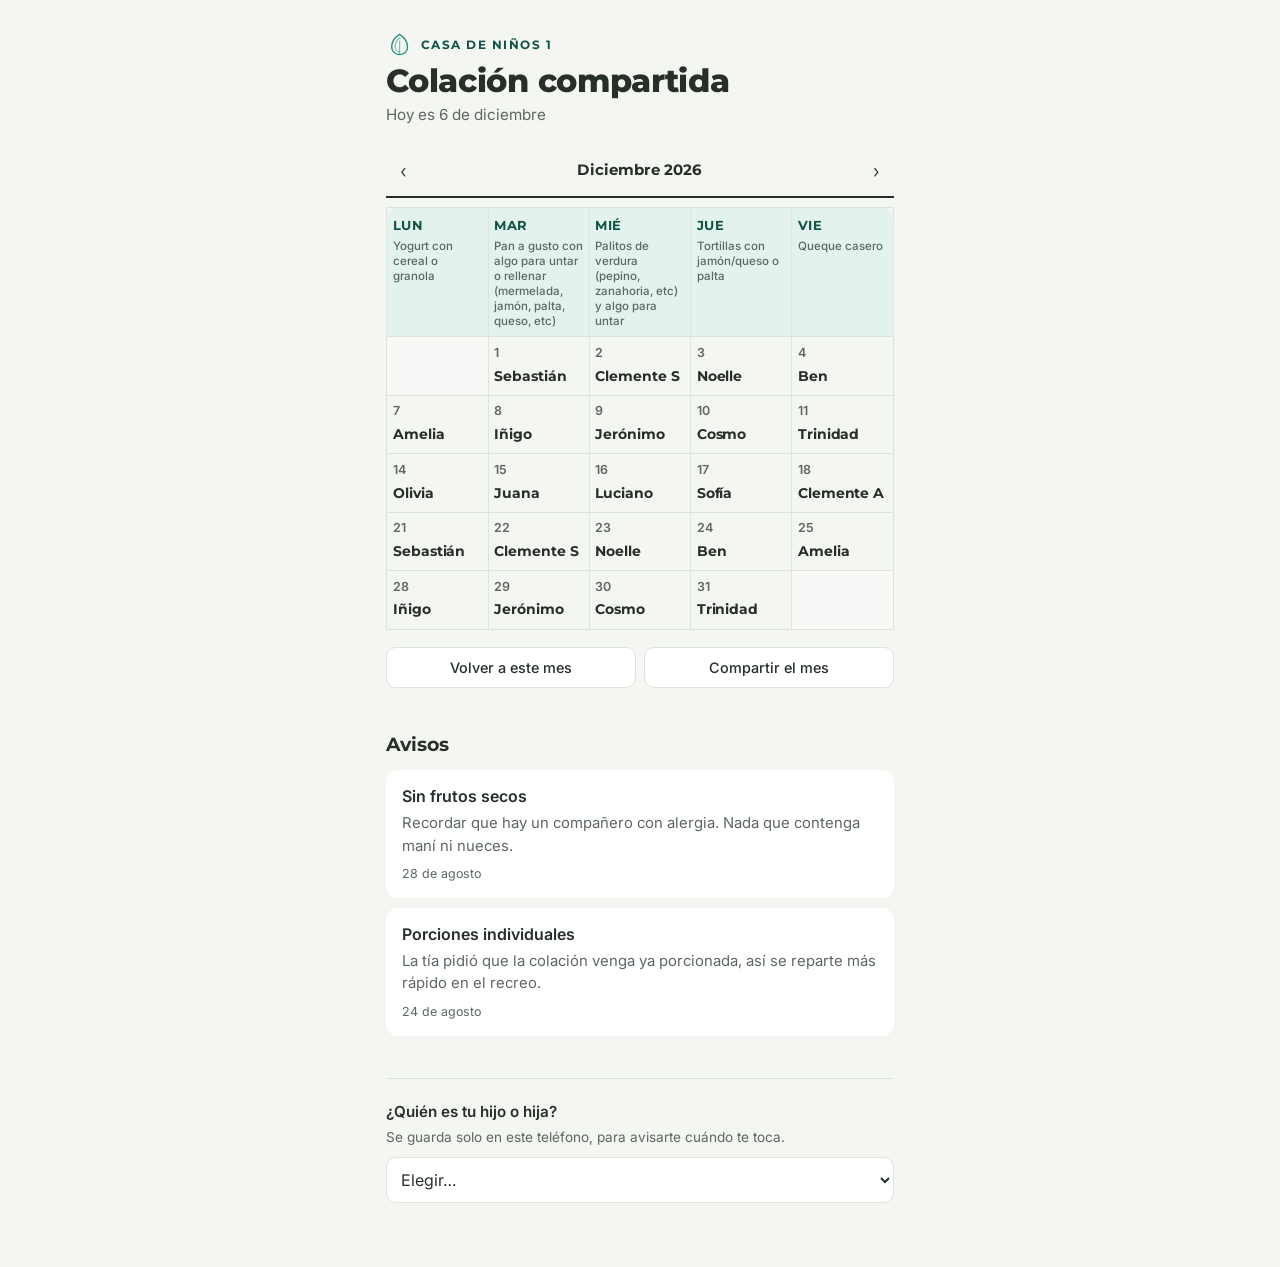
==== index.html @ d46f0a99 "Rediseñar como calendario mensual con estilo del colegio Reemplaza la navegación semana a semana por" ====
<!doctype html>
<html lang="es-CL">
<head>
<meta charset="utf-8">
<meta name="viewport" content="width=device-width, initial-scale=1, viewport-fit=cover">
<meta name="robots" content="noindex, nofollow">
<meta name="theme-color" content="#F3F6F1">
<title>Colación compartida</title>
<link rel="manifest" href="manifest.json">
<link rel="preconnect" href="https://fonts.googleapis.com">
<link rel="preconnect" href="https://fonts.gstatic.com" crossorigin>
<link href="https://fonts.googleapis.com/css2?family=Montserrat:wght@600;700;800&family=Inter:wght@400;500;600&display=swap" rel="stylesheet">
<link rel="stylesheet" href="styles.css">
</head>
<body>

<main class="wrap">

  <header class="head">
    <div class="brand">
      <svg class="mark" viewBox="0 0 48 48" aria-hidden="true">
        <path d="M24 4C15 10 10 18 10 26c0 8 6 14 14 14s14-6 14-14c0-8-5-16-14-22Z" fill="none" stroke="var(--teal)" stroke-width="2.4"/>
        <path d="M24 10c-5 5-8 11-8 16 0 5.2 3.6 9 8 9" fill="none" stroke="var(--teal)" stroke-width="2" opacity=".55"/>
        <path d="M24 15v25" stroke="var(--teal)" stroke-width="2" opacity=".55"/>
      </svg>
      <p class="eyebrow" id="curso">Curso</p>
    </div>
    <h1>Colación compartida</h1>
    <p class="sub" id="hoy"></p>
  </header>

  <section class="mine" id="mine" hidden>
    <p class="mine-lead" id="mineLead"></p>
    <p class="mine-meal" id="mineMeal"></p>
  </section>

  <nav class="monthnav">
    <button type="button" id="prev" class="stepper" aria-label="Mes anterior">‹</button>
    <p class="monthlabel" id="monthlabel"></p>
    <button type="button" id="next" class="stepper" aria-label="Mes siguiente">›</button>
  </nav>

  <div class="cal-scroll">
    <table class="cal">
      <thead>
        <tr id="legend"></tr>
      </thead>
      <tbody id="calBody"></tbody>
    </table>
  </div>

  <div class="rowbtns">
    <button type="button" id="today" class="ghost">Volver a este mes</button>
    <button type="button" id="share" class="ghost">Compartir el mes</button>
  </div>

  <section class="month-events" id="monthEvents" hidden>
    <h2>Este mes</h2>
    <ul id="monthEventsList"></ul>
  </section>

  <section class="avisos">
    <h2>Avisos</h2>
    <ul id="avisos"></ul>
  </section>

  <section class="picker">
    <label for="kidSelect">¿Quién es tu hijo o hija?</label>
    <p class="hint">Se guarda solo en este teléfono, para avisarte cuándo te toca.</p>
    <select id="kidSelect">
      <option value="">Elegir…</option>
    </select>
  </section>

  <p class="err" id="err" hidden></p>

</main>

<script src="app.js"></script>
</body>
</html>
---- styles.css ----
:root {
  --paper: #F3F6F1;
  --card: #FFFFFF;
  --ink: #262F29;
  --ink-soft: #5C6860;
  --teal: #1C8E79;
  --teal-deep: #0F5347;
  --teal-tint: #E4F2EE;
  --red: #B3261E;
  --mandarin: #E8730C;
  --line: #DDE5DA;
}

* { box-sizing: border-box; }

html { -webkit-text-size-adjust: 100%; }

body {
  margin: 0;
  background: var(--paper);
  color: var(--ink);
  font-family: "Inter", system-ui, sans-serif;
  font-size: 16px;
  line-height: 1.5;
}

.wrap {
  max-width: 34rem;
  margin: 0 auto;
  padding: 2rem 1.15rem 4rem;
}

/* ---------- head ---------- */

.head { margin-bottom: 1.6rem; }

.brand {
  display: flex;
  align-items: center;
  gap: .45rem;
  margin-bottom: .3rem;
}

.mark {
  width: 1.7rem;
  height: 1.7rem;
  flex: none;
}

.eyebrow {
  margin: 0;
  font-family: "Montserrat", system-ui, sans-serif;
  font-weight: 700;
  font-size: .78rem;
  letter-spacing: .12em;
  text-transform: uppercase;
  color: var(--teal-deep);
}

h1 {
  font-family: "Montserrat", system-ui, sans-serif;
  font-weight: 800;
  font-size: 2rem;
  line-height: 1.08;
  letter-spacing: -0.01em;
  margin: 0;
}

.sub {
  margin: .35rem 0 0;
  color: var(--ink-soft);
  font-size: .95rem;
}

/* ---------- personal strip ---------- */

.mine {
  background: var(--teal-deep);
  color: #EAF5F1;
  border-radius: 14px;
  padding: 1rem 1.15rem;
  margin-bottom: 1.6rem;
}

.mine-lead {
  margin: 0;
  font-size: .9rem;
  color: #9FCFC1;
}

.mine-meal {
  font-family: "Montserrat", system-ui, sans-serif;
  font-weight: 700;
  font-size: 1.4rem;
  line-height: 1.2;
  letter-spacing: -0.01em;
  margin: .15rem 0 0;
}

/* ---------- month nav ---------- */

.monthnav {
  display: flex;
  align-items: center;
  gap: .5rem;
  border-bottom: 2px solid var(--ink);
  padding-bottom: .5rem;
  margin-bottom: .6rem;
}

.monthlabel {
  flex: 1;
  margin: 0;
  text-align: center;
  font-family: "Montserrat", system-ui, sans-serif;
  font-weight: 700;
  font-size: .95rem;
  letter-spacing: .01em;
}

.stepper {
  font-family: "Montserrat", system-ui, sans-serif;
  font-size: 1.4rem;
  line-height: 1;
  width: 2.2rem;
  height: 2.2rem;
  border: none;
  border-radius: 50%;
  background: transparent;
  color: var(--ink);
  cursor: pointer;
}

.stepper:hover { background: var(--teal-tint); }

/* ---------- calendar grid ---------- */

.cal-scroll {
  overflow-x: auto;
  margin: 0 -1.15rem;
  padding: 0 1.15rem;
}

.cal {
  width: 100%;
  min-width: 30rem;
  border-collapse: collapse;
  table-layout: fixed;
}

.cal th {
  background: var(--teal-tint);
  padding: .5rem .35rem;
  text-align: left;
  vertical-align: top;
  border: 1px solid var(--line);
}

.cal th:first-child { border-top-left-radius: 10px; }
.cal th:last-child { border-top-right-radius: 10px; }

.legend-dow {
  display: block;
  font-family: "Montserrat", system-ui, sans-serif;
  font-weight: 700;
  font-size: .8rem;
  letter-spacing: .04em;
  text-transform: uppercase;
  color: var(--teal-deep);
}

.legend-meal {
  display: block;
  margin-top: .2rem;
  font-size: .72rem;
  line-height: 1.3;
  color: var(--ink-soft);
  font-weight: 500;
}

.cal td {
  border: 1px solid var(--line);
  padding: .4rem .35rem .5rem;
  vertical-align: top;
  height: 3.6rem;
}

.cal td.empty {
  background: #F8F9F6;
  border-color: var(--line);
}

.cell-num {
  display: block;
  font-size: .78rem;
  color: var(--ink-soft);
  font-weight: 600;
}

.cell-kid {
  display: block;
  margin-top: .2rem;
  font-family: "Montserrat", system-ui, sans-serif;
  font-weight: 700;
  font-size: .88rem;
  letter-spacing: -0.005em;
  color: var(--ink);
  word-break: break-word;
}

.cell-closure {
  display: block;
  margin-top: .25rem;
  font-family: "Montserrat", system-ui, sans-serif;
  font-weight: 700;
  font-size: .74rem;
  letter-spacing: .03em;
  text-transform: uppercase;
  color: var(--red);
}

.cell.nofood .cell-closure { color: var(--mandarin); }

.cell.today {
  background: var(--ink);
}

.cell.today .cell-num,
.cell.today .cell-kid { color: #FFFFFF; }

.cell.today.closed,
.cell.today.nofood { background: var(--mandarin); }

.cell.today .cell-closure { color: #FFFFFF; }

.cell.mine-day {
  background: var(--teal-tint);
}

.cell.mine-day .cell-kid { color: var(--teal-deep); }

.cell.today.mine-day { background: var(--teal-deep); }
.cell.today.mine-day .cell-kid { color: #FFFFFF; }

.cell-dot {
  display: inline-block;
  width: .4rem;
  height: .4rem;
  border-radius: 50%;
  background: var(--mandarin);
  margin-top: .3rem;
}

.tag {
  display: inline-block;
  margin-top: .2rem;
  padding: .05rem .35rem;
  border: 1px solid var(--mandarin);
  border-radius: 999px;
  color: var(--mandarin);
  font-size: .62rem;
  font-weight: 600;
}

.cell.today .tag { border-color: #F2A45C; color: #F2A45C; }

/* ---------- buttons ---------- */

.rowbtns {
  display: flex;
  gap: .5rem;
  margin-top: 1.1rem;
}

.ghost {
  flex: 1;
  padding: .7rem .5rem;
  border: 1px solid var(--line);
  border-radius: 10px;
  background: var(--card);
  color: var(--ink);
  font-family: inherit;
  font-size: .9rem;
  font-weight: 500;
  cursor: pointer;
}

.ghost:hover { border-color: var(--ink-soft); }

/* ---------- month events ---------- */

.month-events { margin-top: 2rem; }

.month-events h2,
.avisos h2 {
  font-family: "Montserrat", system-ui, sans-serif;
  font-weight: 700;
  font-size: 1.2rem;
  margin: 0 0 .7rem;
}

.month-events ul {
  list-style: none;
  margin: 0;
  padding: 0;
}

.event {
  margin: 0 0 .5rem;
  padding: .5rem .65rem;
  border-left: 3px solid var(--teal);
  background: var(--teal-tint);
  border-radius: 0 8px 8px 0;
  font-size: .87rem;
  color: var(--teal-deep);
}

.event-mine {
  border-left-color: var(--mandarin);
  background: #FBE9DA;
  color: #8A3E06;
  font-weight: 500;
}

.event-note {
  color: inherit;
  opacity: .8;
  font-size: .82rem;
}

/* ---------- avisos ---------- */

.avisos { margin-top: 2.6rem; }

.avisos ul {
  list-style: none;
  margin: 0;
  padding: 0;
}

.aviso {
  background: var(--card);
  border-radius: 12px;
  padding: .9rem 1rem;
  margin-bottom: .6rem;
}

.aviso h3 {
  font-size: 1rem;
  font-weight: 600;
  margin: 0;
}

.aviso p {
  margin: .25rem 0 0;
  color: var(--ink-soft);
  font-size: .93rem;
}

.aviso time {
  display: block;
  margin-top: .5rem;
  color: var(--ink-soft);
  font-size: .78rem;
}

/* ---------- picker ---------- */

.picker {
  margin-top: 2.6rem;
  padding-top: 1.4rem;
  border-top: 1px solid var(--line);
}

.picker label {
  display: block;
  font-weight: 600;
  font-size: .95rem;
}

.hint {
  margin: .2rem 0 .6rem;
  color: var(--ink-soft);
  font-size: .85rem;
}

select {
  width: 100%;
  padding: .7rem .6rem;
  border: 1px solid var(--line);
  border-radius: 10px;
  background: var(--card);
  color: var(--ink);
  font-family: inherit;
  font-size: 1rem;
}

.err {
  margin-top: 2rem;
  padding: .9rem 1rem;
  border-radius: 12px;
  background: #FBE9DA;
  color: #8A3E06;
  font-size: .9rem;
}

:focus-visible {
  outline: 2px solid var(--teal);
  outline-offset: 2px;
}

@media (prefers-reduced-motion: reduce) {
  * { transition: none !important; animation: none !important; }
}
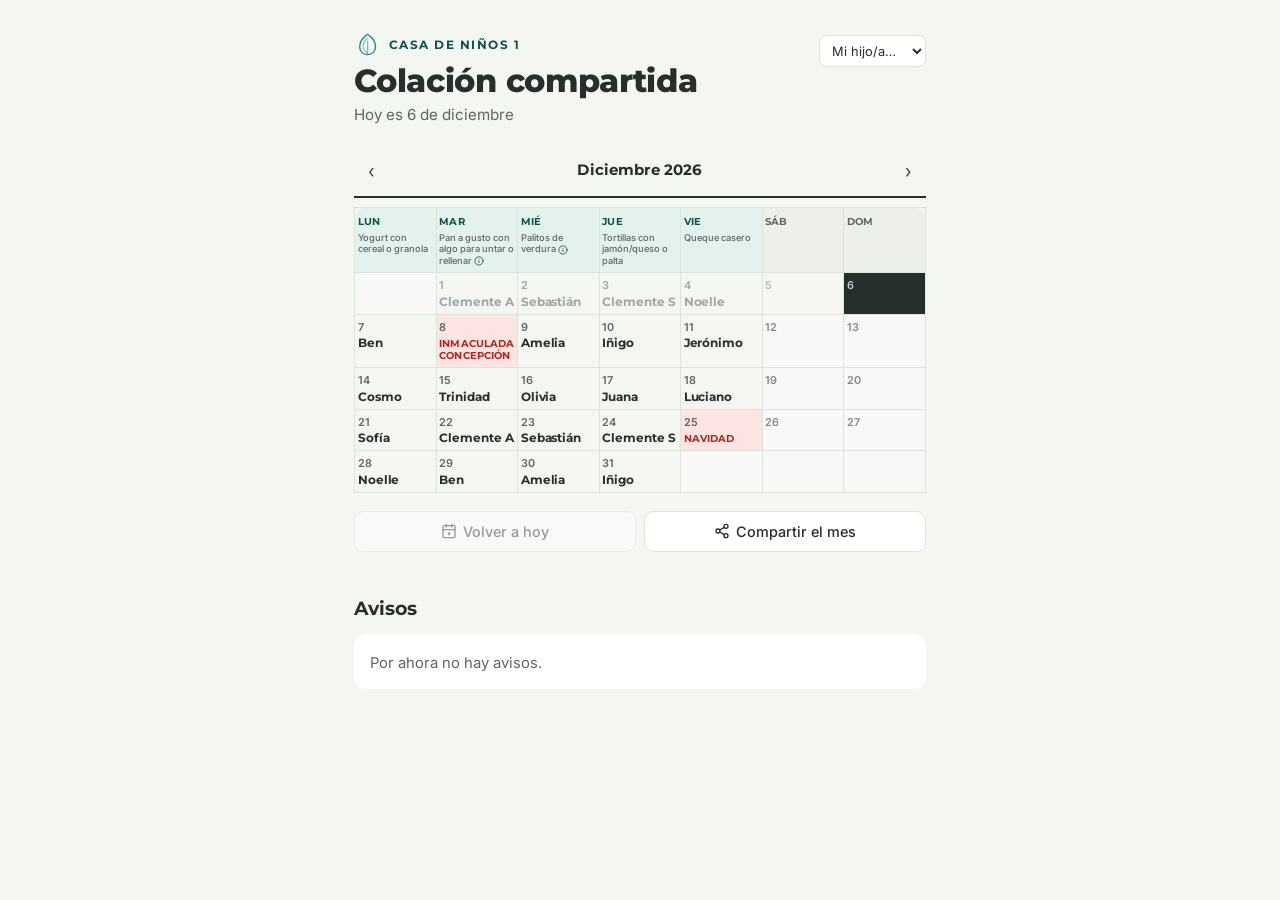
==== commit 28045db5: "Rediseñar calendario: 7 días, adjuntos, eventos y estilo del colegio - Calendario mensual con lunes " ====
--- a/index.html
+++ b/index.html
@@ -17,16 +17,23 @@
 <main class="wrap">
 
   <header class="head">
-    <div class="brand">
-      <svg class="mark" viewBox="0 0 48 48" aria-hidden="true">
-        <path d="M24 4C15 10 10 18 10 26c0 8 6 14 14 14s14-6 14-14c0-8-5-16-14-22Z" fill="none" stroke="var(--teal)" stroke-width="2.4"/>
-        <path d="M24 10c-5 5-8 11-8 16 0 5.2 3.6 9 8 9" fill="none" stroke="var(--teal)" stroke-width="2" opacity=".55"/>
-        <path d="M24 15v25" stroke="var(--teal)" stroke-width="2" opacity=".55"/>
-      </svg>
-      <p class="eyebrow" id="curso">Curso</p>
+    <div class="head-text">
+      <div class="brand">
+        <svg class="mark" viewBox="0 0 48 48" aria-hidden="true">
+          <path d="M24 4C15 10 10 18 10 26c0 8 6 14 14 14s14-6 14-14c0-8-5-16-14-22Z" fill="none" stroke="var(--teal)" stroke-width="2.4"/>
+          <path d="M24 10c-5 5-8 11-8 16 0 5.2 3.6 9 8 9" fill="none" stroke="var(--teal)" stroke-width="2" opacity=".55"/>
+          <path d="M24 15v25" stroke="var(--teal)" stroke-width="2" opacity=".55"/>
+        </svg>
+        <p class="eyebrow" id="curso">Curso</p>
+      </div>
+      <h1>Colación compartida</h1>
+      <p class="sub" id="hoy"></p>
     </div>
-    <h1>Colación compartida</h1>
-    <p class="sub" id="hoy"></p>
+    <div class="kid-picker-mini">
+      <select id="kidSelect" title="Se guarda solo en este teléfono, para destacar el turno de tu hijo o hija en el calendario.">
+        <option value="">Mi hijo/a…</option>
+      </select>
+    </div>
   </header>
 
   <section class="mine" id="mine" hidden>
@@ -40,36 +47,44 @@
     <button type="button" id="next" class="stepper" aria-label="Mes siguiente">›</button>
   </nav>
 
-  <div class="cal-scroll">
-    <table class="cal">
-      <thead>
-        <tr id="legend"></tr>
-      </thead>
-      <tbody id="calBody"></tbody>
-    </table>
-  </div>
+  <table class="cal">
+    <thead>
+      <tr id="legend"></tr>
+    </thead>
+    <tbody id="calBody"></tbody>
+  </table>
 
   <div class="rowbtns">
-    <button type="button" id="today" class="ghost">Volver a este mes</button>
-    <button type="button" id="share" class="ghost">Compartir el mes</button>
+    <button type="button" id="today" class="ghost">
+      <svg class="btn-icon" viewBox="0 0 24 24" fill="none" stroke="currentColor" stroke-width="2" stroke-linecap="round" stroke-linejoin="round" aria-hidden="true">
+        <rect x="3" y="4" width="18" height="18" rx="2"></rect>
+        <line x1="16" y1="2" x2="16" y2="6"></line>
+        <line x1="8" y1="2" x2="8" y2="6"></line>
+        <line x1="3" y1="10" x2="21" y2="10"></line>
+        <circle cx="12" cy="16" r="2" fill="currentColor" stroke="none"></circle>
+      </svg>
+      Volver a hoy
+    </button>
+    <button type="button" id="share" class="ghost">
+      <svg class="btn-icon" viewBox="0 0 24 24" fill="none" stroke="currentColor" stroke-width="2" stroke-linecap="round" stroke-linejoin="round" aria-hidden="true">
+        <circle cx="18" cy="5" r="3"></circle>
+        <circle cx="6" cy="12" r="3"></circle>
+        <circle cx="18" cy="19" r="3"></circle>
+        <line x1="8.59" y1="13.51" x2="15.42" y2="17.49"></line>
+        <line x1="15.41" y1="6.51" x2="8.59" y2="10.49"></line>
+      </svg>
+      Compartir el mes
+    </button>
   </div>
 
   <section class="month-events" id="monthEvents" hidden>
-    <h2>Este mes</h2>
+    <h2>Próximos eventos</h2>
     <ul id="monthEventsList"></ul>
   </section>
 
   <section class="avisos">
     <h2>Avisos</h2>
     <ul id="avisos"></ul>
-  </section>
-
-  <section class="picker">
-    <label for="kidSelect">¿Quién es tu hijo o hija?</label>
-    <p class="hint">Se guarda solo en este teléfono, para avisarte cuándo te toca.</p>
-    <select id="kidSelect">
-      <option value="">Elegir…</option>
-    </select>
   </section>
 
   <p class="err" id="err" hidden></p>
--- a/styles.css
+++ b/styles.css
@@ -7,6 +7,7 @@
   --teal-deep: #0F5347;
   --teal-tint: #E4F2EE;
   --red: #B3261E;
+  --red-tint: #FBE4E2;
   --mandarin: #E8730C;
   --line: #DDE5DA;
 }
@@ -25,14 +26,22 @@
 }
 
 .wrap {
-  max-width: 34rem;
+  max-width: 38rem;
   margin: 0 auto;
   padding: 2rem 1.15rem 4rem;
 }
 
 /* ---------- head ---------- */
 
-.head { margin-bottom: 1.6rem; }
+.head {
+  display: flex;
+  justify-content: space-between;
+  align-items: flex-start;
+  gap: .75rem;
+  margin-bottom: 1.6rem;
+}
+
+.head-text { min-width: 0; }
 
 .brand {
   display: flex;
@@ -135,22 +144,15 @@
 
 /* ---------- calendar grid ---------- */
 
-.cal-scroll {
-  overflow-x: auto;
-  margin: 0 -1.15rem;
-  padding: 0 1.15rem;
-}
-
 .cal {
   width: 100%;
-  min-width: 30rem;
+  table-layout: fixed;
   border-collapse: collapse;
-  table-layout: fixed;
 }
 
 .cal th {
   background: var(--teal-tint);
-  padding: .5rem .35rem;
+  padding: .35rem .15rem;
   text-align: left;
   vertical-align: top;
   border: 1px solid var(--line);
@@ -159,30 +161,54 @@
 .cal th:first-child { border-top-left-radius: 10px; }
 .cal th:last-child { border-top-right-radius: 10px; }
 
+.cal th.legend-weekend {
+  background: #EDEFEA;
+}
+
+.cal th.legend-weekend .legend-dow { color: var(--ink-soft); }
+
 .legend-dow {
   display: block;
   font-family: "Montserrat", system-ui, sans-serif;
   font-weight: 700;
-  font-size: .8rem;
-  letter-spacing: .04em;
+  font-size: .64rem;
+  letter-spacing: .02em;
   text-transform: uppercase;
   color: var(--teal-deep);
 }
 
 .legend-meal {
   display: block;
-  margin-top: .2rem;
-  font-size: .72rem;
-  line-height: 1.3;
+  margin-top: .15rem;
+  font-size: .58rem;
+  line-height: 1.25;
   color: var(--ink-soft);
   font-weight: 500;
+  word-break: break-word;
+}
+
+.legend-info {
+  position: relative;
+  display: inline-flex;
+  vertical-align: middle;
+  cursor: default;
+}
+
+.legend-info .cell-icon {
+  width: .62rem;
+  height: .62rem;
+  color: var(--teal-deep);
+}
+
+.legend-info .event-tooltip {
+  bottom: auto;
+  top: 130%;
 }
 
 .cal td {
   border: 1px solid var(--line);
-  padding: .4rem .35rem .5rem;
+  padding: .25rem .15rem .3rem;
   vertical-align: top;
-  height: 3.6rem;
 }
 
 .cal td.empty {
@@ -190,36 +216,51 @@
   border-color: var(--line);
 }
 
+.cell.weekend {
+  background: #F8F9F6;
+}
+
+.cell.weekend .cell-num {
+  color: var(--ink-soft);
+  opacity: .75;
+}
+
 .cell-num {
   display: block;
-  font-size: .78rem;
+  font-size: .68rem;
   color: var(--ink-soft);
   font-weight: 600;
 }
 
 .cell-kid {
   display: block;
-  margin-top: .2rem;
-  font-family: "Montserrat", system-ui, sans-serif;
-  font-weight: 700;
-  font-size: .88rem;
+  margin-top: .15rem;
+  font-family: "Montserrat", system-ui, sans-serif;
+  font-weight: 700;
+  font-size: .72rem;
+  line-height: 1.15;
   letter-spacing: -0.005em;
   color: var(--ink);
   word-break: break-word;
+  hyphens: auto;
 }
 
 .cell-closure {
   display: block;
-  margin-top: .25rem;
-  font-family: "Montserrat", system-ui, sans-serif;
-  font-weight: 700;
-  font-size: .74rem;
-  letter-spacing: .03em;
+  margin-top: .2rem;
+  font-family: "Montserrat", system-ui, sans-serif;
+  font-weight: 700;
+  font-size: .62rem;
+  line-height: 1.2;
+  letter-spacing: .01em;
   text-transform: uppercase;
   color: var(--red);
+  word-break: break-word;
 }
 
 .cell.nofood .cell-closure { color: var(--mandarin); }
+
+.cell.closed { background: var(--red-tint); }
 
 .cell.today {
   background: var(--ink);
@@ -228,27 +269,85 @@
 .cell.today .cell-num,
 .cell.today .cell-kid { color: #FFFFFF; }
 
-.cell.today.closed,
+.cell.today.closed { background: var(--red); }
 .cell.today.nofood { background: var(--mandarin); }
 
 .cell.today .cell-closure { color: #FFFFFF; }
 
+.cell.past {
+  opacity: .55;
+}
+
+.cell.past .cell-kid { color: var(--ink-soft); }
+
 .cell.mine-day {
-  background: var(--teal-tint);
-}
-
-.cell.mine-day .cell-kid { color: var(--teal-deep); }
+  background: var(--teal);
+}
+
+.cell.mine-day .cell-num,
+.cell.mine-day .cell-kid { color: #FFFFFF; }
 
 .cell.today.mine-day { background: var(--teal-deep); }
 .cell.today.mine-day .cell-kid { color: #FFFFFF; }
 
-.cell-dot {
-  display: inline-block;
-  width: .4rem;
-  height: .4rem;
-  border-radius: 50%;
-  background: var(--mandarin);
+.cell-icons {
+  display: flex;
+  align-items: center;
+  gap: .35rem;
   margin-top: .3rem;
+}
+
+.event-marker,
+.attachment-marker {
+  position: relative;
+  display: inline-flex;
+  cursor: default;
+  text-decoration: none;
+}
+
+.attachment-marker { cursor: pointer; }
+
+.cell-icon {
+  width: .85rem;
+  height: .85rem;
+  color: var(--mandarin);
+}
+
+.attachment-marker .cell-icon { color: var(--teal); }
+
+.cell.today .cell-icon,
+.cell.mine-day .cell-icon { color: #FFFFFF; }
+
+.event-tooltip {
+  position: absolute;
+  z-index: 20;
+  bottom: 130%;
+  left: 50%;
+  transform: translateX(-50%);
+  width: max-content;
+  max-width: 11rem;
+  padding: .4rem .55rem;
+  border-radius: 8px;
+  background: var(--ink);
+  color: #FFFFFF;
+  font-family: "Inter", sans-serif;
+  font-weight: 500;
+  font-size: .72rem;
+  line-height: 1.35;
+  text-align: left;
+  white-space: normal;
+  opacity: 0;
+  pointer-events: none;
+  transition: opacity .15s ease;
+}
+
+.event-marker:hover .event-tooltip,
+.event-marker:focus-visible .event-tooltip,
+.attachment-marker:hover .event-tooltip,
+.attachment-marker:focus-visible .event-tooltip,
+.legend-info:hover .event-tooltip,
+.legend-info:focus-visible .event-tooltip {
+  opacity: 1;
 }
 
 .tag {
@@ -274,6 +373,10 @@
 
 .ghost {
   flex: 1;
+  display: flex;
+  align-items: center;
+  justify-content: center;
+  gap: .4rem;
   padding: .7rem .5rem;
   border: 1px solid var(--line);
   border-radius: 10px;
@@ -287,6 +390,19 @@
 
 .ghost:hover { border-color: var(--ink-soft); }
 
+.ghost:disabled {
+  opacity: .45;
+  cursor: not-allowed;
+}
+
+.ghost:disabled:hover { border-color: var(--line); }
+
+.btn-icon {
+  width: 1rem;
+  height: 1rem;
+  flex: none;
+}
+
 /* ---------- month events ---------- */
 
 .month-events { margin-top: 2rem; }
@@ -364,35 +480,22 @@
   font-size: .78rem;
 }
 
-/* ---------- picker ---------- */
-
-.picker {
-  margin-top: 2.6rem;
-  padding-top: 1.4rem;
-  border-top: 1px solid var(--line);
-}
-
-.picker label {
-  display: block;
-  font-weight: 600;
-  font-size: .95rem;
-}
-
-.hint {
-  margin: .2rem 0 .6rem;
-  color: var(--ink-soft);
-  font-size: .85rem;
-}
-
-select {
-  width: 100%;
-  padding: .7rem .6rem;
+/* ---------- kid picker (mini, header) ---------- */
+
+.kid-picker-mini {
+  flex: none;
+  padding-top: .2rem;
+}
+
+.kid-picker-mini select {
+  max-width: 8.5rem;
+  padding: .4rem .5rem;
   border: 1px solid var(--line);
-  border-radius: 10px;
+  border-radius: 8px;
   background: var(--card);
   color: var(--ink);
   font-family: inherit;
-  font-size: 1rem;
+  font-size: .8rem;
 }
 
 .err {
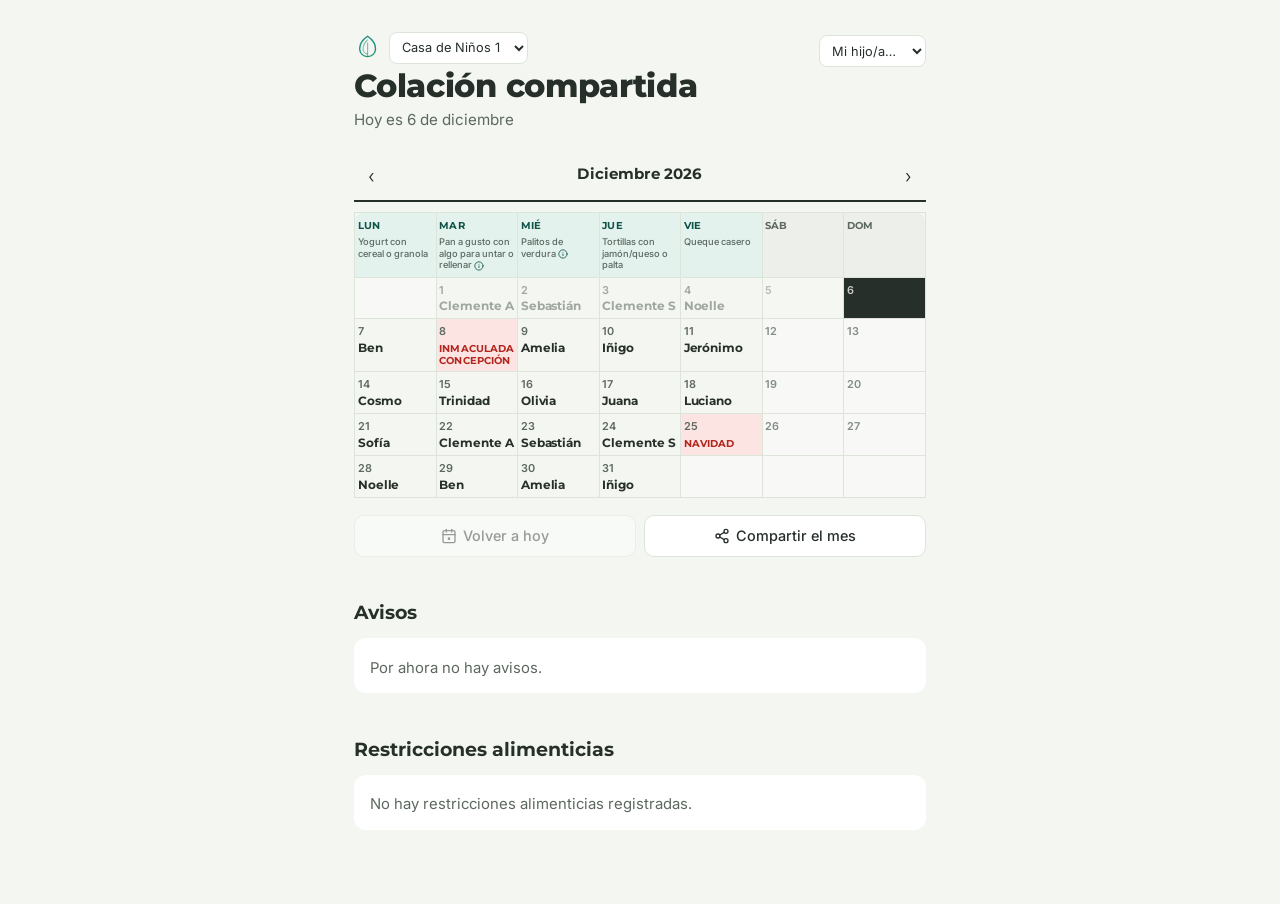
==== commit 394aa30f: "Agregar soporte multi-curso (CN1/CN2), restricciones y parámetros de URL - Nuevo curso "Casa de Niño" ====
--- a/index.html
+++ b/index.html
@@ -24,13 +24,15 @@
           <path d="M24 10c-5 5-8 11-8 16 0 5.2 3.6 9 8 9" fill="none" stroke="var(--teal)" stroke-width="2" opacity=".55"/>
           <path d="M24 15v25" stroke="var(--teal)" stroke-width="2" opacity=".55"/>
         </svg>
-        <p class="eyebrow" id="curso">Curso</p>
+        <span class="eyebrow-wrap">
+          <select id="courseSelect" class="mini-select" aria-label="Curso"></select>
+        </span>
       </div>
       <h1>Colación compartida</h1>
       <p class="sub" id="hoy"></p>
     </div>
     <div class="kid-picker-mini">
-      <select id="kidSelect" title="Se guarda solo en este teléfono, para destacar el turno de tu hijo o hija en el calendario.">
+      <select id="kidSelect" class="mini-select" title="Se guarda solo en este teléfono, para destacar el turno de tu hijo o hija en el calendario.">
         <option value="">Mi hijo/a…</option>
       </select>
     </div>
@@ -87,6 +89,11 @@
     <ul id="avisos"></ul>
   </section>
 
+  <section class="avisos">
+    <h2>Restricciones alimenticias</h2>
+    <ul id="restrictions"></ul>
+  </section>
+
   <p class="err" id="err" hidden></p>
 
 </main>
--- a/styles.css
+++ b/styles.css
@@ -56,14 +56,20 @@
   flex: none;
 }
 
-.eyebrow {
-  margin: 0;
-  font-family: "Montserrat", system-ui, sans-serif;
-  font-weight: 700;
-  font-size: .78rem;
-  letter-spacing: .12em;
-  text-transform: uppercase;
-  color: var(--teal-deep);
+.eyebrow-wrap {
+  display: inline-flex;
+}
+
+.mini-select {
+  max-width: 10rem;
+  padding: .4rem .5rem;
+  border: 1px solid var(--line);
+  border-radius: 8px;
+  background: var(--card);
+  color: var(--ink);
+  font-family: inherit;
+  font-size: .8rem;
+  cursor: pointer;
 }
 
 h1 {
@@ -487,17 +493,6 @@
   padding-top: .2rem;
 }
 
-.kid-picker-mini select {
-  max-width: 8.5rem;
-  padding: .4rem .5rem;
-  border: 1px solid var(--line);
-  border-radius: 8px;
-  background: var(--card);
-  color: var(--ink);
-  font-family: inherit;
-  font-size: .8rem;
-}
-
 .err {
   margin-top: 2rem;
   padding: .9rem 1rem;
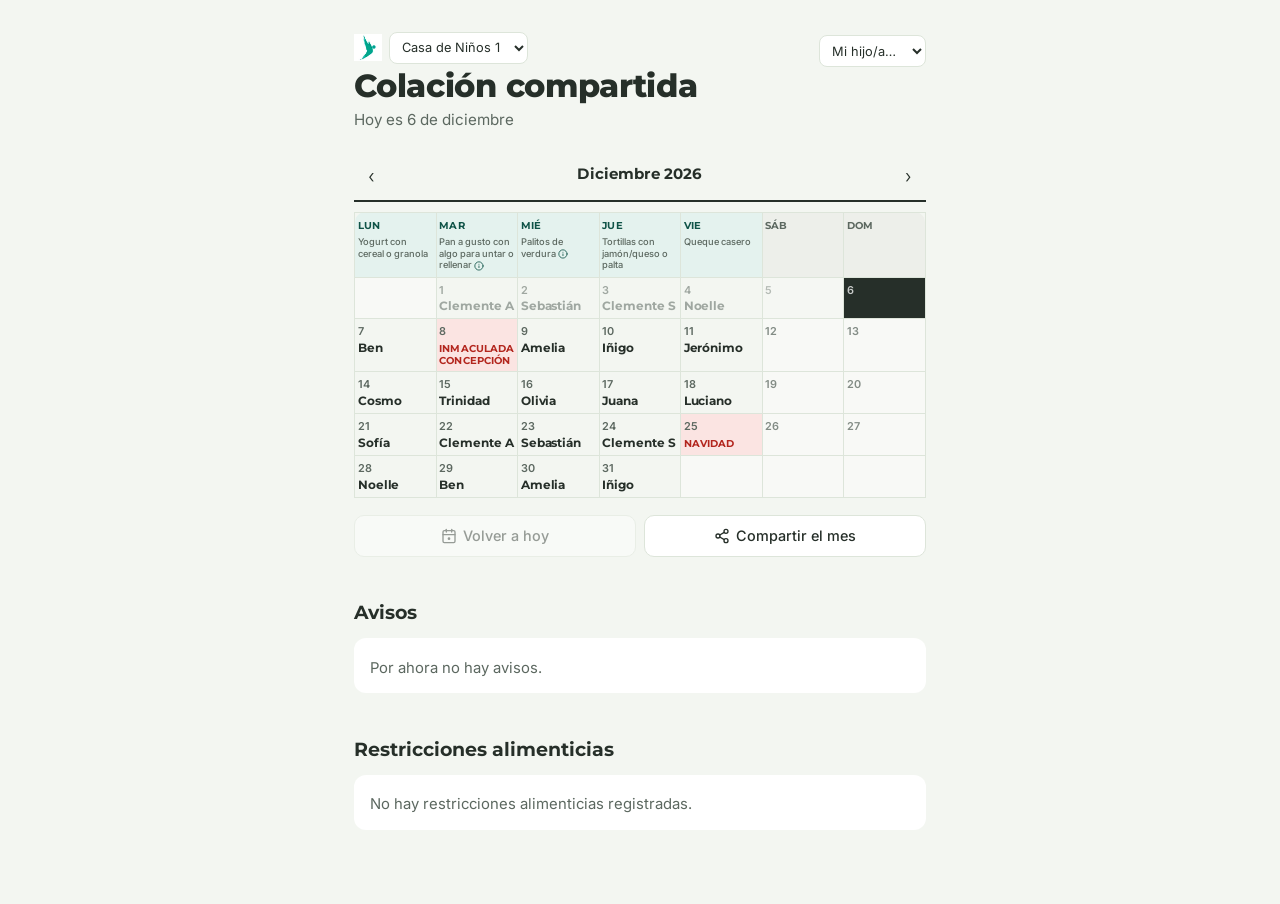
==== commit 261cd15f: "Usar el ícono oficial de Huelquén como favicon y junto al selector de curso Reemplaza el SVG genéric" ====
--- a/index.html
+++ b/index.html
@@ -6,6 +6,9 @@
 <meta name="robots" content="noindex, nofollow">
 <meta name="theme-color" content="#F3F6F1">
 <title>Colación compartida</title>
+<link rel="icon" href="assets/huelquen-icon.webp" type="image/webp">
+<link rel="icon" href="assets/huelquen-icon.png" type="image/png">
+<link rel="apple-touch-icon" href="assets/huelquen-icon.png">
 <link rel="manifest" href="manifest.json">
 <link rel="preconnect" href="https://fonts.googleapis.com">
 <link rel="preconnect" href="https://fonts.gstatic.com" crossorigin>
@@ -19,11 +22,7 @@
   <header class="head">
     <div class="head-text">
       <div class="brand">
-        <svg class="mark" viewBox="0 0 48 48" aria-hidden="true">
-          <path d="M24 4C15 10 10 18 10 26c0 8 6 14 14 14s14-6 14-14c0-8-5-16-14-22Z" fill="none" stroke="var(--teal)" stroke-width="2.4"/>
-          <path d="M24 10c-5 5-8 11-8 16 0 5.2 3.6 9 8 9" fill="none" stroke="var(--teal)" stroke-width="2" opacity=".55"/>
-          <path d="M24 15v25" stroke="var(--teal)" stroke-width="2" opacity=".55"/>
-        </svg>
+        <img class="mark" src="assets/huelquen-icon.webp" alt="" aria-hidden="true">
         <span class="eyebrow-wrap">
           <select id="courseSelect" class="mini-select" aria-label="Curso"></select>
         </span>
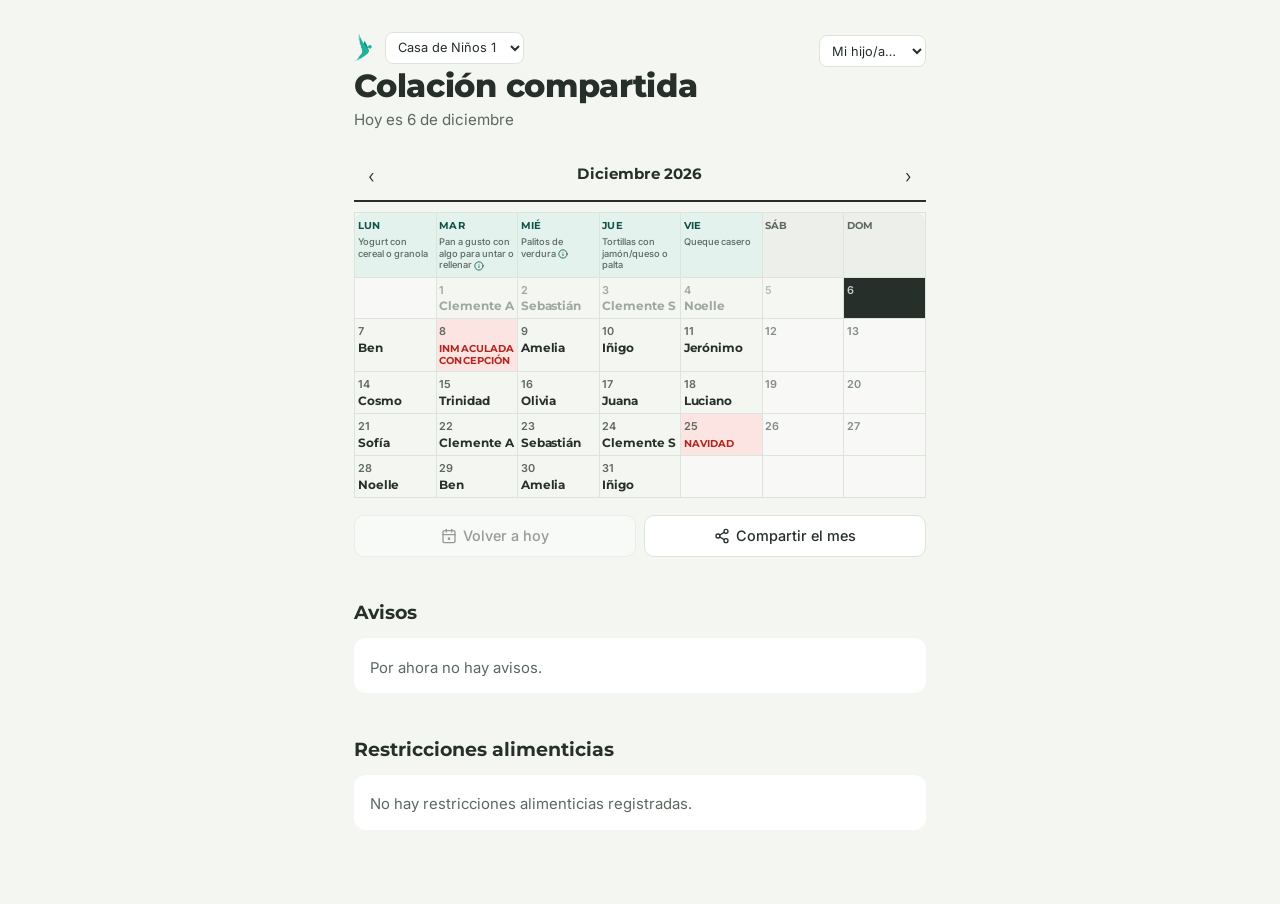
==== commit 1ffbe288: "Reemplazar el ícono de Huelquén por la versión con fondo transparente El anterior venía con fondo bl" ====
--- a/index.html
+++ b/index.html
@@ -6,7 +6,6 @@
 <meta name="robots" content="noindex, nofollow">
 <meta name="theme-color" content="#F3F6F1">
 <title>Colación compartida</title>
-<link rel="icon" href="assets/huelquen-icon.webp" type="image/webp">
 <link rel="icon" href="assets/huelquen-icon.png" type="image/png">
 <link rel="apple-touch-icon" href="assets/huelquen-icon.png">
 <link rel="manifest" href="manifest.json">
@@ -22,7 +21,7 @@
   <header class="head">
     <div class="head-text">
       <div class="brand">
-        <img class="mark" src="assets/huelquen-icon.webp" alt="" aria-hidden="true">
+        <img class="mark" src="assets/huelquen-icon.png" alt="" aria-hidden="true">
         <span class="eyebrow-wrap">
           <select id="courseSelect" class="mini-select" aria-label="Curso"></select>
         </span>
--- a/styles.css
+++ b/styles.css
@@ -51,9 +51,10 @@
 }
 
 .mark {
-  width: 1.7rem;
   height: 1.7rem;
+  width: auto;
   flex: none;
+  object-fit: contain;
 }
 
 .eyebrow-wrap {
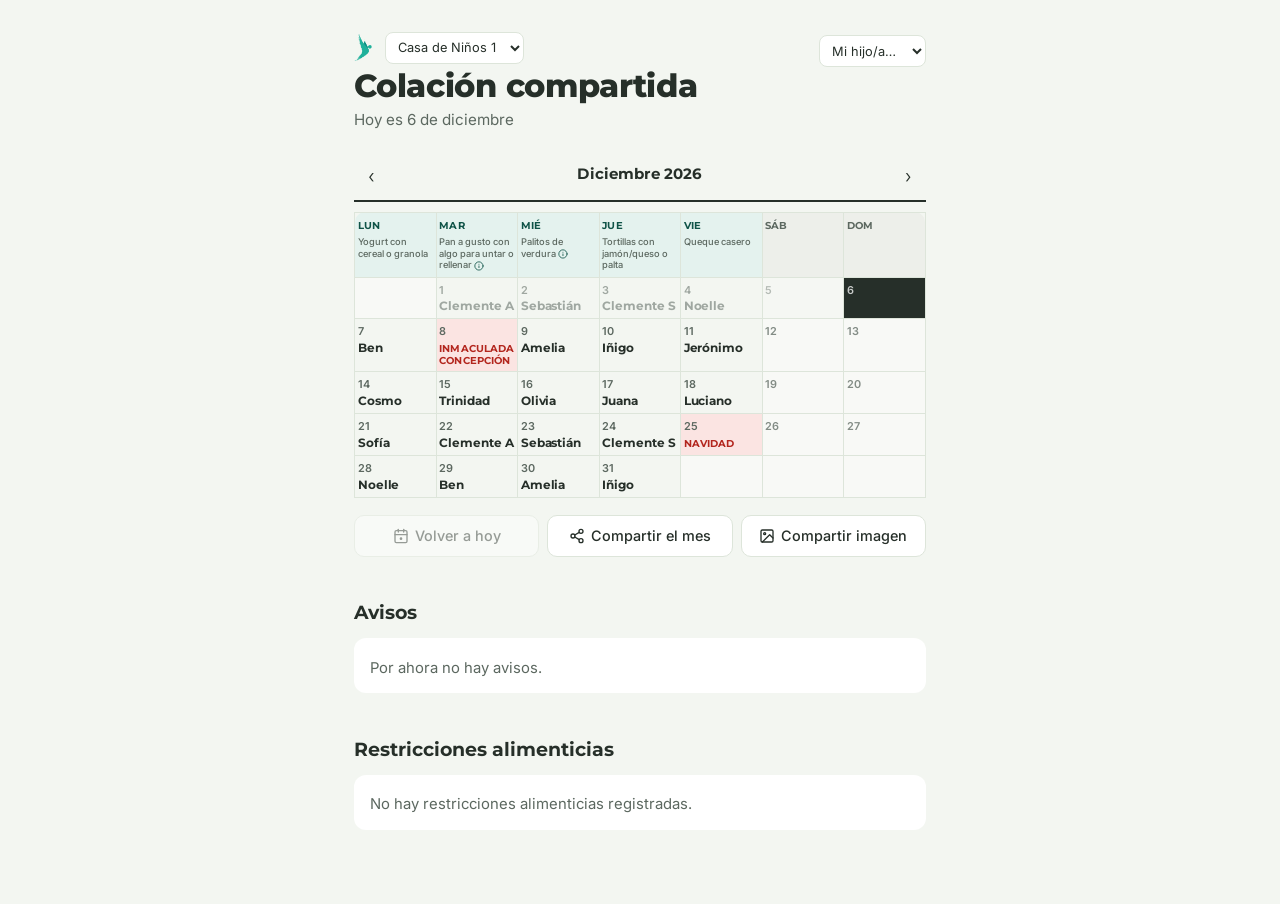
==== commit 91d230fe: "Agregar opción de compartir el calendario del mes como imagen Botón nuevo "Compartir imagen" que cap" ====
--- a/index.html
+++ b/index.html
@@ -75,6 +75,14 @@
       </svg>
       Compartir el mes
     </button>
+    <button type="button" id="shareImage" class="ghost">
+      <svg class="btn-icon" viewBox="0 0 24 24" fill="none" stroke="currentColor" stroke-width="2" stroke-linecap="round" stroke-linejoin="round" aria-hidden="true">
+        <rect x="3" y="3" width="18" height="18" rx="2"></rect>
+        <circle cx="8.5" cy="8.5" r="1.5"></circle>
+        <polyline points="21 15 16 10 5 21"></polyline>
+      </svg>
+      <span class="btn-label">Compartir imagen</span>
+    </button>
   </div>
 
   <section class="month-events" id="monthEvents" hidden>
--- a/styles.css
+++ b/styles.css
@@ -374,12 +374,13 @@
 
 .rowbtns {
   display: flex;
+  flex-wrap: wrap;
   gap: .5rem;
   margin-top: 1.1rem;
 }
 
 .ghost {
-  flex: 1;
+  flex: 1 1 9rem;
   display: flex;
   align-items: center;
   justify-content: center;
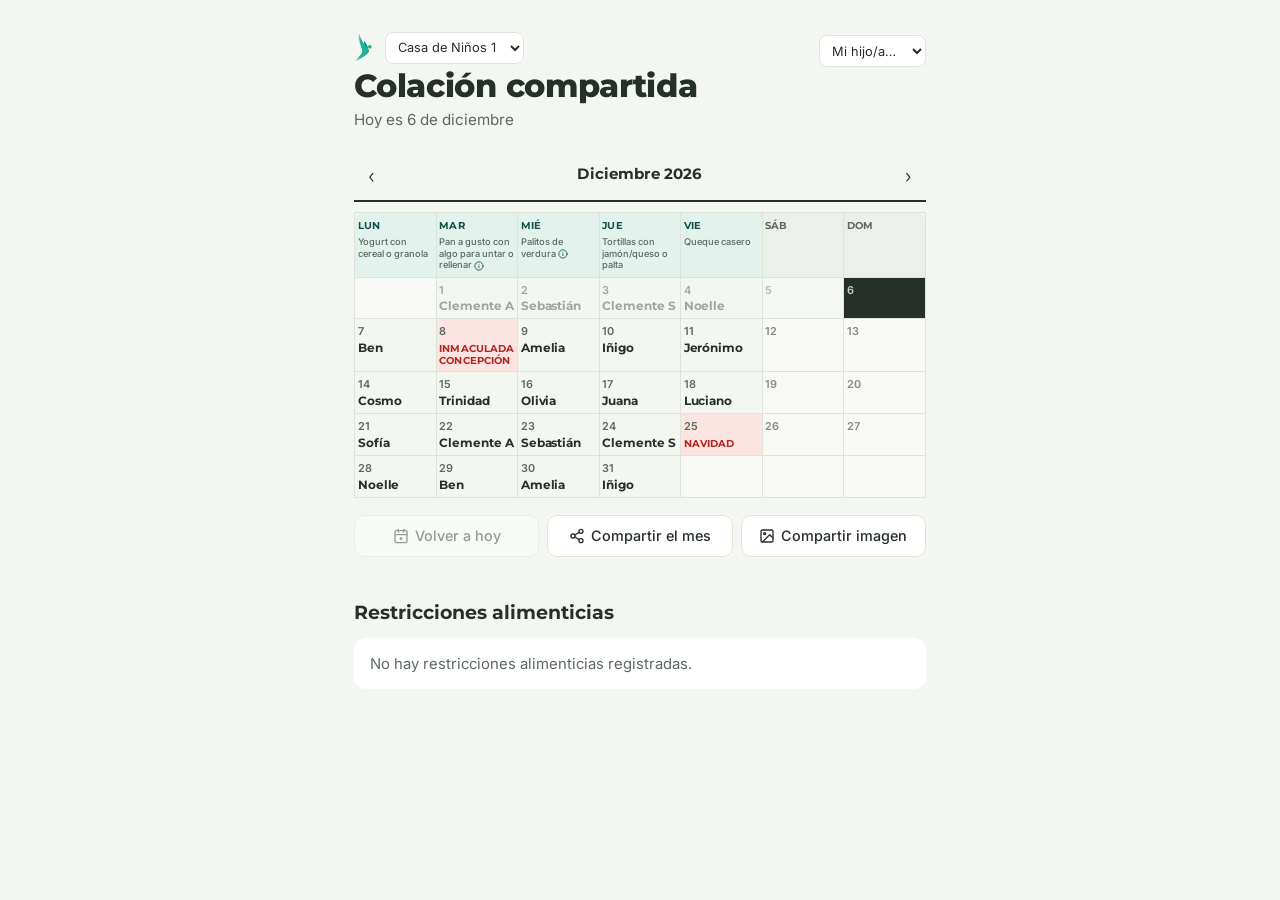
==== commit 937526c2: "Arreglar la hora de raíz, tratar Avisos como Eventos, e incluirlos al compartir - Code.gs: el fix an" ====
--- a/index.html
+++ b/index.html
@@ -90,7 +90,7 @@
     <ul id="monthEventsList"></ul>
   </section>
 
-  <section class="avisos">
+  <section class="avisos" id="avisosSection" hidden>
     <h2>Avisos</h2>
     <ul id="avisos"></ul>
   </section>
--- a/styles.css
+++ b/styles.css
@@ -305,6 +305,7 @@
 }
 
 .event-marker,
+.notice-marker,
 .attachment-marker {
   position: relative;
   display: inline-flex;
@@ -320,6 +321,7 @@
   color: var(--mandarin);
 }
 
+.notice-marker .cell-icon { color: var(--ink); }
 .attachment-marker .cell-icon { color: var(--teal); }
 
 .cell.today .cell-icon,
@@ -350,6 +352,8 @@
 
 .event-marker:hover .event-tooltip,
 .event-marker:focus-visible .event-tooltip,
+.notice-marker:hover .event-tooltip,
+.notice-marker:focus-visible .event-tooltip,
 .attachment-marker:hover .event-tooltip,
 .attachment-marker:focus-visible .event-tooltip,
 .legend-info:hover .event-tooltip,
@@ -439,17 +443,29 @@
   color: var(--teal-deep);
 }
 
-.event-mine {
-  border-left-color: var(--mandarin);
-  background: #FBE9DA;
-  color: #8A3E06;
-  font-weight: 500;
-}
-
+.event-header,
+.event-title-line,
 .event-note {
+  margin: 0;
+}
+
+.event-header {
+  font-size: .72rem;
+  opacity: .85;
+}
+
+.event-title-line {
+  margin-top: .15rem;
+  font-weight: 700;
+}
+
+.event-note {
+  display: block;
+  margin-top: .3rem;
   color: inherit;
   opacity: .8;
   font-size: .82rem;
+  white-space: pre-line;
 }
 
 /* ---------- avisos ---------- */
@@ -469,23 +485,21 @@
   margin-bottom: .6rem;
 }
 
-.aviso h3 {
-  font-size: 1rem;
-  font-weight: 600;
-  margin: 0;
-}
-
 .aviso p {
-  margin: .25rem 0 0;
+  margin: 0;
   color: var(--ink-soft);
   font-size: .93rem;
 }
 
-.aviso time {
-  display: block;
-  margin-top: .5rem;
-  color: var(--ink-soft);
-  font-size: .78rem;
+/* Tarjetas de Avisos: misma estructura que Novedades (.event), en naranjo. */
+.notice {
+  margin: 0 0 .5rem;
+  padding: .5rem .65rem;
+  border-left: 3px solid var(--mandarin);
+  background: #FBE9DA;
+  border-radius: 0 8px 8px 0;
+  font-size: .87rem;
+  color: #8A3E06;
 }
 
 /* ---------- kid picker (mini, header) ---------- */
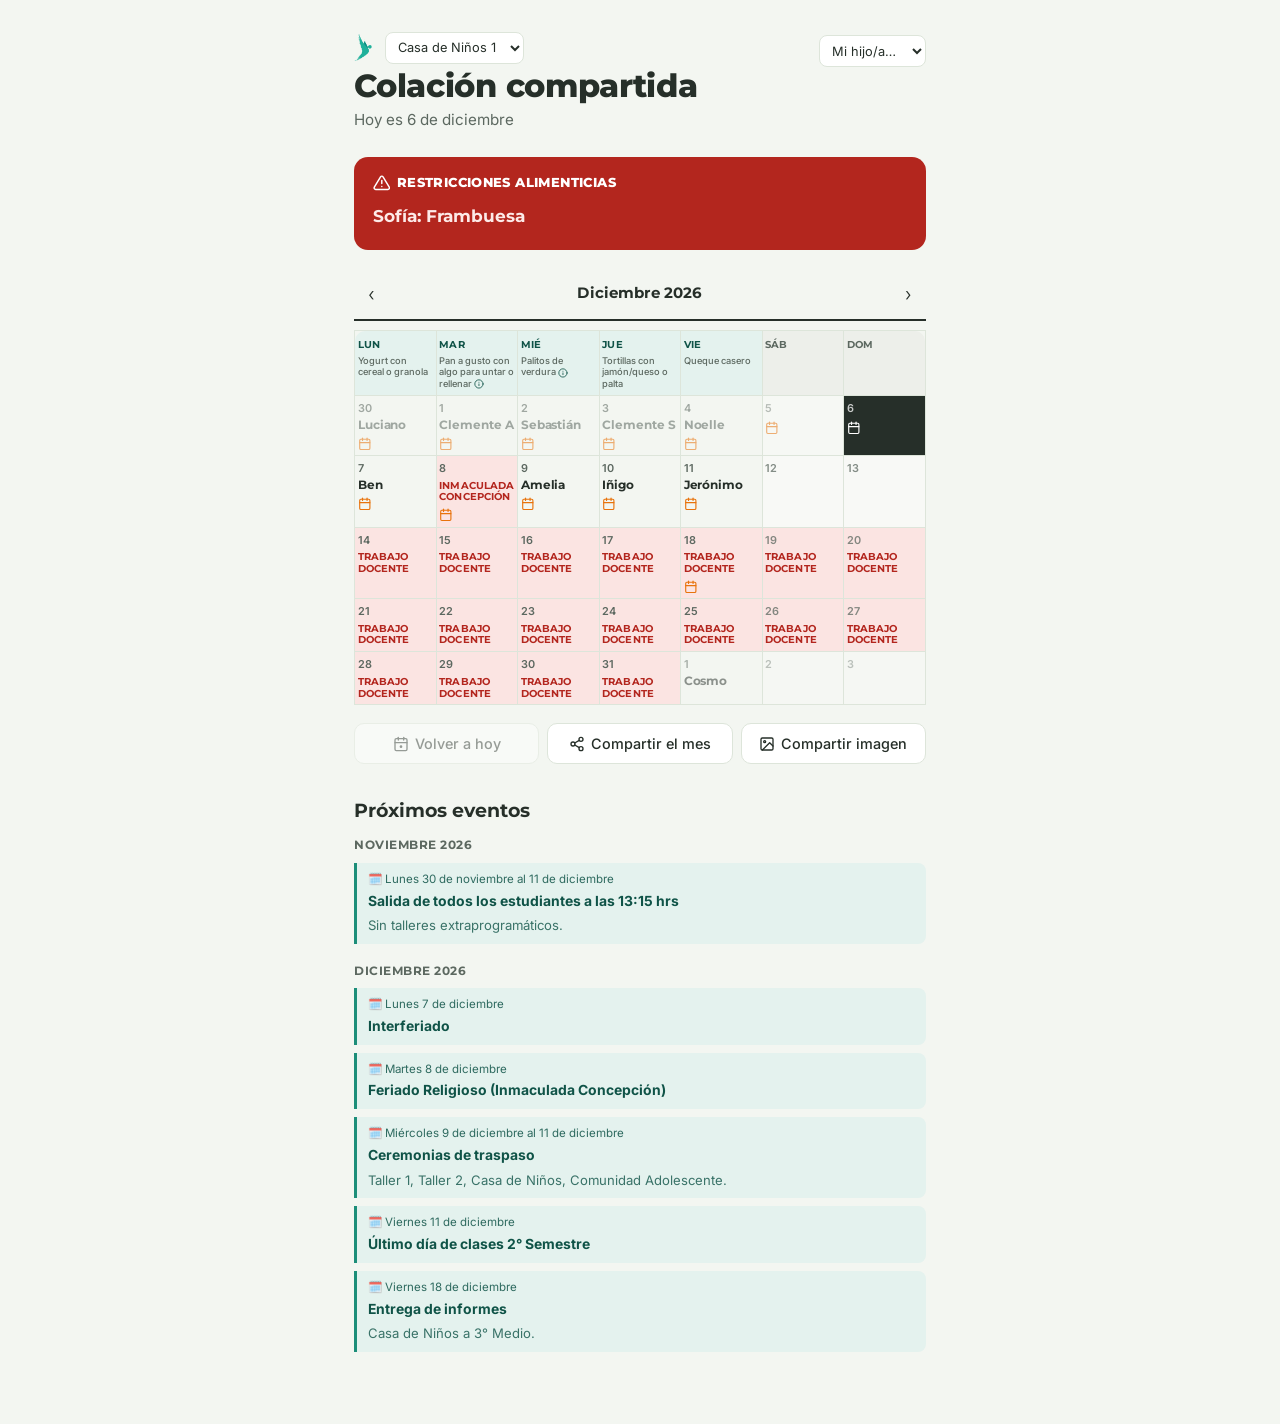
==== commit 86d6ecd8: "Destacar restricciones alimenticias como banner de advertencia arriba del calendario Antes vivían al" ====
--- a/index.html
+++ b/index.html
@@ -39,6 +39,18 @@
   <section class="mine" id="mine" hidden>
     <p class="mine-lead" id="mineLead"></p>
     <p class="mine-meal" id="mineMeal"></p>
+  </section>
+
+  <section class="restrictions-banner" id="restrictionsSection" hidden>
+    <p class="restrictions-lead">
+      <svg class="btn-icon" viewBox="0 0 24 24" fill="none" stroke="currentColor" stroke-width="2" stroke-linecap="round" stroke-linejoin="round" aria-hidden="true">
+        <path d="M10.29 3.86 1.82 18a2 2 0 0 0 1.71 3h16.94a2 2 0 0 0 1.71-3L13.71 3.86a2 2 0 0 0-3.42 0Z"></path>
+        <line x1="12" y1="9" x2="12" y2="13"></line>
+        <line x1="12" y1="17" x2="12.01" y2="17"></line>
+      </svg>
+      Restricciones alimenticias
+    </p>
+    <ul id="restrictions"></ul>
   </section>
 
   <nav class="monthnav">
@@ -95,11 +107,6 @@
     <ul id="avisos"></ul>
   </section>
 
-  <section class="avisos">
-    <h2>Restricciones alimenticias</h2>
-    <ul id="restrictions"></ul>
-  </section>
-
   <p class="err" id="err" hidden></p>
 
 </main>
--- a/styles.css
+++ b/styles.css
@@ -104,6 +104,10 @@
   color: #9FCFC1;
 }
 
+.mine-lead strong {
+  color: #EAF5F1;
+}
+
 .mine-meal {
   font-family: "Montserrat", system-ui, sans-serif;
   font-weight: 700;
@@ -111,6 +115,53 @@
   line-height: 1.2;
   letter-spacing: -0.01em;
   margin: .15rem 0 0;
+}
+
+/* ---------- restricciones alimenticias (alergias) ---------- */
+
+.restrictions-banner {
+  background: var(--red);
+  color: #FDEAE8;
+  border-radius: 14px;
+  padding: 1rem 1.15rem;
+  margin-bottom: 1.6rem;
+}
+
+.restrictions-lead {
+  display: flex;
+  align-items: center;
+  gap: .4rem;
+  margin: 0 0 .5rem;
+  font-family: "Montserrat", system-ui, sans-serif;
+  font-weight: 800;
+  font-size: .82rem;
+  text-transform: uppercase;
+  letter-spacing: .03em;
+  color: #FFFFFF;
+}
+
+.restrictions-lead .btn-icon {
+  width: 1.1rem;
+  height: 1.1rem;
+  flex: none;
+}
+
+.restrictions-banner ul {
+  list-style: none;
+  margin: 0;
+  padding: 0;
+}
+
+.restrictions-banner li {
+  font-family: "Montserrat", system-ui, sans-serif;
+  font-weight: 700;
+  font-size: 1.05rem;
+  line-height: 1.3;
+  padding: .35rem 0;
+}
+
+.restrictions-banner li + li {
+  border-top: 1px solid rgba(255, 255, 255, .25);
 }
 
 /* ---------- month nav ---------- */
@@ -218,9 +269,8 @@
   vertical-align: top;
 }
 
-.cal td.empty {
-  background: #F8F9F6;
-  border-color: var(--line);
+.cell.outside-month {
+  opacity: .5;
 }
 
 .cell.weekend {
@@ -433,6 +483,20 @@
   padding: 0;
 }
 
+.month-subtitle {
+  font-family: "Montserrat", system-ui, sans-serif;
+  font-weight: 700;
+  font-size: .78rem;
+  text-transform: uppercase;
+  letter-spacing: .04em;
+  color: var(--ink-soft);
+  margin: 1.1rem 0 .5rem;
+}
+
+.month-subtitle:first-child {
+  margin-top: 0;
+}
+
 .event {
   margin: 0 0 .5rem;
   padding: .5rem .65rem;
